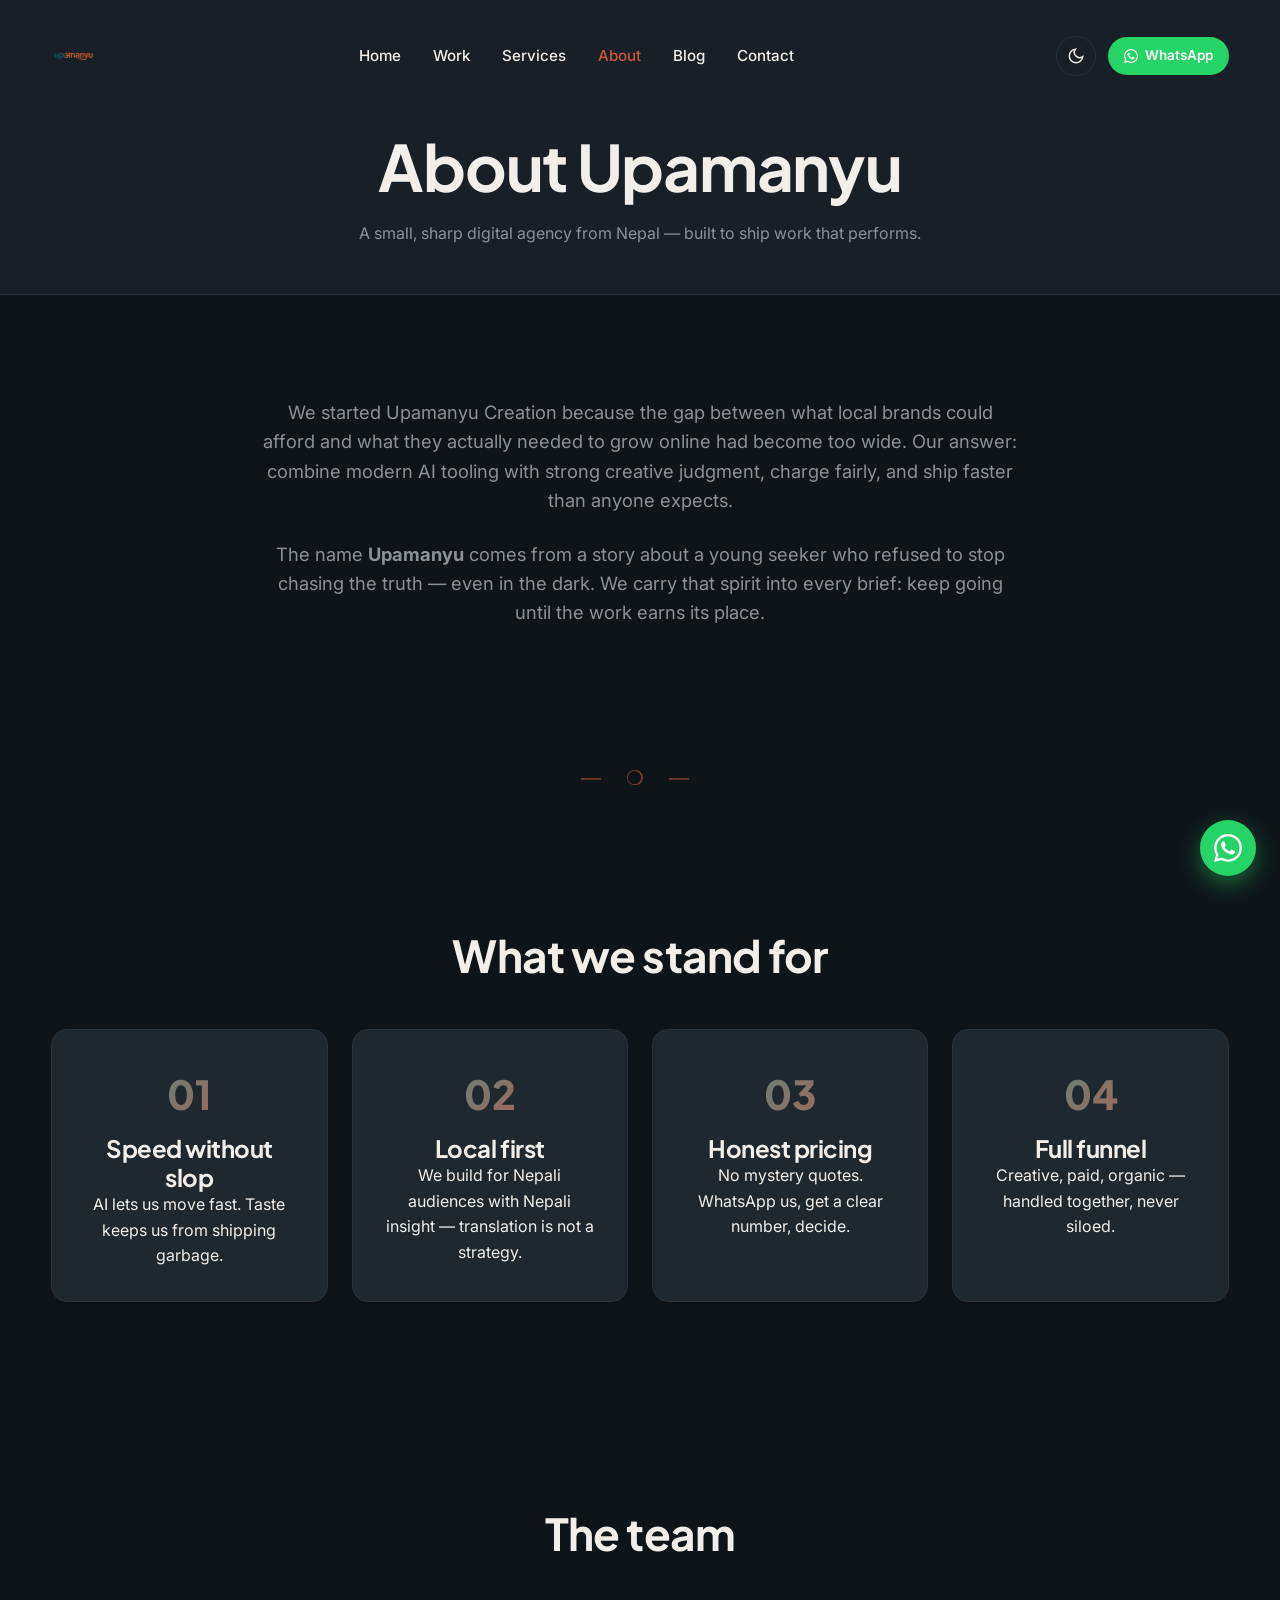
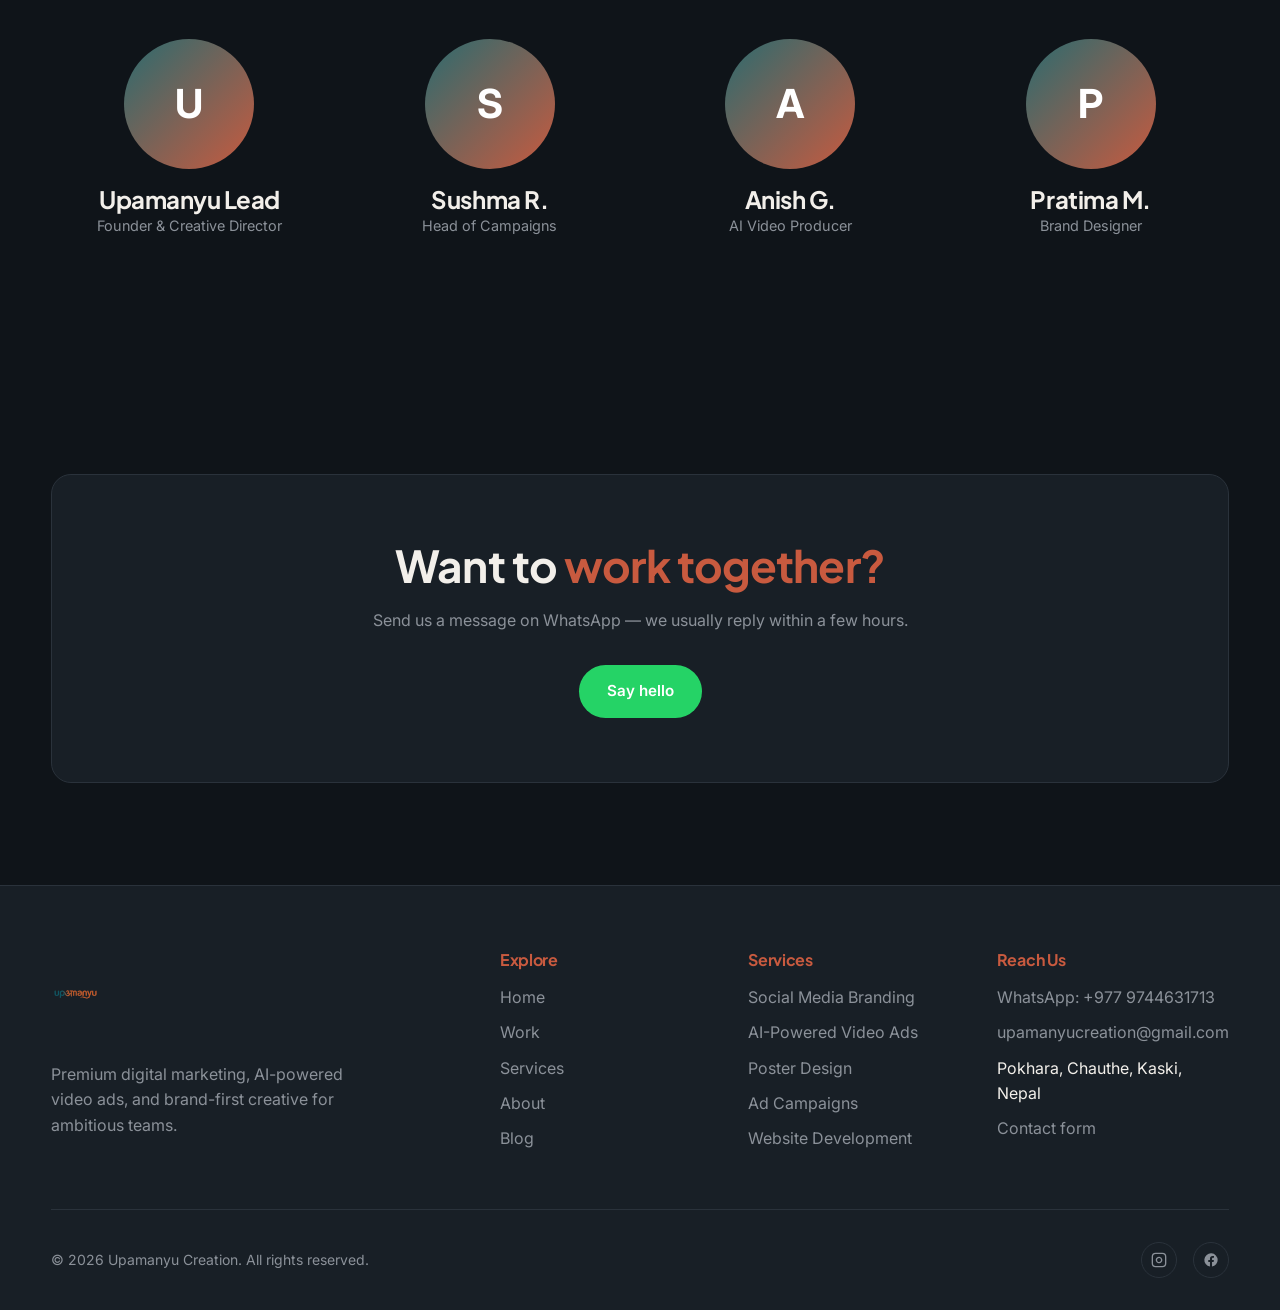
==== about.html @ 0002d5b5 "Initial commit: Upamanyu Creation website Static marketing site with local-only admin upload tool ba" ====
<!DOCTYPE html>
<html lang="en">
<head>
  <meta charset="UTF-8">
  <meta name="viewport" content="width=device-width, initial-scale=1.0">
  <title>About — Upamanyu Creation</title>
  <meta name="description" content="Upamanyu Creation is a Nepal-based digital agency blending AI tooling with sharp creative judgment.">
  <link rel="icon" href="assets/logo.png">
  <link rel="preconnect" href="https://fonts.googleapis.com">
  <link rel="preconnect" href="https://fonts.gstatic.com" crossorigin>
  <link href="https://fonts.googleapis.com/css2?family=Inter:wght@400;500;600&family=Plus+Jakarta+Sans:wght@600;700;800&display=swap" rel="stylesheet">
  <link rel="stylesheet" href="css/styles.css">
</head>
<body data-page="about">

  <nav class="navbar">
    <div class="container">
      <a href="index.html" class="nav-logo"><img src="assets/logo.png" alt="Upamanyu Creation"></a>
      <ul class="nav-links">
        <li><a href="index.html">Home</a></li>
        <li><a href="work.html">Work</a></li>
        <li><a href="services.html">Services</a></li>
        <li><a href="about.html">About</a></li>
        <li><a href="blog.html">Blog</a></li>
        <li><a href="contact.html">Contact</a></li>
      </ul>
      <div class="nav-actions">
        <button class="theme-toggle" data-theme-toggle aria-label="Toggle theme">
          <svg class="icon-moon" width="18" height="18" viewBox="0 0 24 24" fill="none" stroke="currentColor" stroke-width="2"><path d="M21 12.79A9 9 0 1 1 11.21 3 7 7 0 0 0 21 12.79z"/></svg>
          <svg class="icon-sun"  width="18" height="18" viewBox="0 0 24 24" fill="none" stroke="currentColor" stroke-width="2"><circle cx="12" cy="12" r="4"/><path d="M12 2v2M12 20v2M4.93 4.93l1.41 1.41M17.66 17.66l1.41 1.41M2 12h2M20 12h2M4.93 19.07l1.41-1.41M17.66 6.34l1.41-1.41"/></svg>
        </button>
        <a class="nav-whatsapp" href="https://wa.me/9779744631713" target="_blank" rel="noopener">
          <svg width="14" height="14" viewBox="0 0 24 24" fill="currentColor"><path d="M.057 24l1.687-6.163a11.867 11.867 0 0 1-1.587-5.946C.16 5.335 5.495 0 12.05 0a11.82 11.82 0 0 1 8.413 3.488 11.824 11.824 0 0 1 3.48 8.414c-.003 6.557-5.338 11.892-11.893 11.892a11.9 11.9 0 0 1-5.688-1.448L.057 24zm6.597-3.807c1.676.995 3.276 1.591 5.392 1.592 5.448 0 9.886-4.434 9.889-9.885.002-5.462-4.415-9.89-9.881-9.892-5.452 0-9.887 4.434-9.889 9.884-.001 2.225.651 3.891 1.746 5.634l-.999 3.648 3.742-.981zm11.387-5.464c-.074-.124-.272-.198-.57-.347-.297-.149-1.758-.868-2.031-.967-.272-.099-.47-.149-.669.149-.198.297-.768.967-.941 1.165-.173.198-.347.223-.644.074-.297-.149-1.255-.462-2.39-1.475-.883-.788-1.48-1.761-1.653-2.059-.173-.297-.018-.458.13-.606.134-.133.297-.347.446-.521.149-.173.198-.297.297-.495.099-.198.05-.371-.025-.52-.075-.149-.669-1.611-.916-2.206-.242-.579-.487-.5-.669-.51l-.57-.01c-.198 0-.52.074-.792.371-.272.297-1.04 1.016-1.04 2.479 0 1.462 1.065 2.875 1.213 3.074.149.198 2.095 3.2 5.076 4.487.71.306 1.263.489 1.694.626.712.226 1.36.194 1.872.118.571-.085 1.758-.719 2.006-1.413.248-.694.248-1.289.173-1.413z"/></svg>
          WhatsApp
        </a>
        <button class="hamburger" aria-label="Open menu"><span></span><span></span><span></span></button>
      </div>
    </div>
  </nav>

  <section class="page-hero">
    <div class="container">
      <h1>About Upamanyu</h1>
      <p>A small, sharp digital agency from Nepal — built to ship work that performs.</p>
    </div>
  </section>

  <section class="section">
    <div class="container">
      <p class="about-intro reveal">We started Upamanyu Creation because the gap between what local brands could afford and what they actually needed to grow online had become too wide. Our answer: combine modern AI tooling with strong creative judgment, charge fairly, and ship faster than anyone expects.</p>
      <p class="about-intro reveal" style="margin-top:1.5rem;">The name <strong>Upamanyu</strong> comes from a story about a young seeker who refused to stop chasing the truth — even in the dark. We carry that spirit into every brief: keep going until the work earns its place.</p>
    </div>
  </section>

  <div class="section-divider">— ❍ —</div>

  <section class="section">
    <div class="container">
      <div class="section-title reveal"><h2>What we stand for</h2></div>
      <div class="values-grid">
        <div class="value-card reveal"><span class="num">01</span><h3>Speed without slop</h3><p>AI lets us move fast. Taste keeps us from shipping garbage.</p></div>
        <div class="value-card reveal"><span class="num">02</span><h3>Local first</h3><p>We build for Nepali audiences with Nepali insight — translation is not a strategy.</p></div>
        <div class="value-card reveal"><span class="num">03</span><h3>Honest pricing</h3><p>No mystery quotes. WhatsApp us, get a clear number, decide.</p></div>
        <div class="value-card reveal"><span class="num">04</span><h3>Full funnel</h3><p>Creative, paid, organic — handled together, never siloed.</p></div>
      </div>
    </div>
  </section>

  <section class="section">
    <div class="container">
      <div class="section-title reveal"><h2>The team</h2></div>
      <div class="team-grid">
        <div class="team-card reveal"><div class="team-photo">U</div><h3>Upamanyu Lead</h3><div class="role">Founder &amp; Creative Director</div></div>
        <div class="team-card reveal"><div class="team-photo">S</div><h3>Sushma R.</h3><div class="role">Head of Campaigns</div></div>
        <div class="team-card reveal"><div class="team-photo">A</div><h3>Anish G.</h3><div class="role">AI Video Producer</div></div>
        <div class="team-card reveal"><div class="team-photo">P</div><h3>Pratima M.</h3><div class="role">Brand Designer</div></div>
      </div>
    </div>
  </section>

  <section class="section">
    <div class="container">
      <div class="cta-band reveal">
        <h2>Want to <span class="accent">work together?</span></h2>
        <p>Send us a message on WhatsApp — we usually reply within a few hours.</p>
        <a class="btn btn-whatsapp" href="https://wa.me/9779744631713" target="_blank" rel="noopener">Say hello</a>
      </div>
    </div>
  </section>

  <footer class="footer">
    <div class="container">
      <div class="footer-grid">
        <div class="footer-brand">
          <img src="assets/logo.png" alt="Upamanyu Creation">
          <p>Premium digital marketing, AI-powered video ads, and brand-first creative for ambitious teams.</p>
        </div>
        <div class="footer-col">
          <h4>Explore</h4>
          <ul>
            <li><a href="index.html">Home</a></li>
            <li><a href="work.html">Work</a></li>
            <li><a href="services.html">Services</a></li>
            <li><a href="about.html">About</a></li>
            <li><a href="blog.html">Blog</a></li>
          </ul>
        </div>
        <div class="footer-col">
          <h4>Services</h4>
          <ul>
            <li><a href="services.html">Social Media Branding</a></li>
            <li><a href="services.html">AI-Powered Video Ads</a></li>
            <li><a href="services.html">Poster Design</a></li>
            <li><a href="services.html">Ad Campaigns</a></li>
            <li><a href="services.html">Website Development</a></li>
          </ul>
        </div>
        <div class="footer-col">
          <h4>Reach Us</h4>
          <ul>
            <li><a href="https://wa.me/9779744631713" target="_blank" rel="noopener">WhatsApp: +977 9744631713</a></li>
            <li><a href="mailto:upamanyucreation@gmail.com">upamanyucreation@gmail.com</a></li>
            <li>Pokhara, Chauthe, Kaski, Nepal</li>
            <li><a href="contact.html">Contact form</a></li>
          </ul>
        </div>
      </div>
      <div class="footer-bottom">
        <span>&copy; 2026 Upamanyu Creation. All rights reserved.</span>
        <div class="social-icons">
          <a href="https://www.instagram.com/upamanyu.creation" target="_blank" rel="noopener" aria-label="Instagram"><svg width="16" height="16" viewBox="0 0 24 24" fill="none" stroke="currentColor" stroke-width="2"><rect x="2" y="2" width="20" height="20" rx="5"/><path d="M16 11.37A4 4 0 1 1 12.63 8 4 4 0 0 1 16 11.37z"/><line x1="17.5" y1="6.5" x2="17.51" y2="6.5"/></svg></a>
          <a href="https://www.facebook.com/share/1cWXGLbmMQ/" target="_blank" rel="noopener" aria-label="Facebook"><svg width="16" height="16" viewBox="0 0 24 24" fill="currentColor"><path d="M22 12a10 10 0 1 0-11.56 9.88v-6.99H7.9V12h2.54V9.8c0-2.5 1.49-3.89 3.78-3.89 1.09 0 2.24.2 2.24.2v2.46h-1.26c-1.24 0-1.63.77-1.63 1.56V12h2.78l-.45 2.89h-2.33v6.99A10 10 0 0 0 22 12z"/></svg></a>
        </div>
      </div>
    </div>
  </footer>

  <a class="float-whatsapp" href="https://wa.me/9779744631713" target="_blank" rel="noopener" aria-label="Chat on WhatsApp">
    <svg width="28" height="28" viewBox="0 0 24 24" fill="currentColor"><path d="M.057 24l1.687-6.163a11.867 11.867 0 0 1-1.587-5.946C.16 5.335 5.495 0 12.05 0a11.82 11.82 0 0 1 8.413 3.488 11.824 11.824 0 0 1 3.48 8.414c-.003 6.557-5.338 11.892-11.893 11.892a11.9 11.9 0 0 1-5.688-1.448L.057 24zm6.597-3.807c1.676.995 3.276 1.591 5.392 1.592 5.448 0 9.886-4.434 9.889-9.885.002-5.462-4.415-9.89-9.881-9.892-5.452 0-9.887 4.434-9.889 9.884-.001 2.225.651 3.891 1.746 5.634l-.999 3.648 3.742-.981zm11.387-5.464c-.074-.124-.272-.198-.57-.347-.297-.149-1.758-.868-2.031-.967-.272-.099-.47-.149-.669.149-.198.297-.768.967-.941 1.165-.173.198-.347.223-.644.074-.297-.149-1.255-.462-2.39-1.475-.883-.788-1.48-1.761-1.653-2.059-.173-.297-.018-.458.13-.606.134-.133.297-.347.446-.521.149-.173.198-.297.297-.495.099-.198.05-.371-.025-.52-.075-.149-.669-1.611-.916-2.206-.242-.579-.487-.5-.669-.51l-.57-.01c-.198 0-.52.074-.792.371-.272.297-1.04 1.016-1.04 2.479 0 1.462 1.065 2.875 1.213 3.074.149.198 2.095 3.2 5.076 4.487.71.306 1.263.489 1.694.626.712.226 1.36.194 1.872.118.571-.085 1.758-.719 2.006-1.413.248-.694.248-1.289.173-1.413z"/></svg>
  </a>

  <script src="js/main.js"></script>
  <script src="js/animations.js"></script>
</body>
</html>
---- css/styles.css ----
/* =========================================================
   Upamanyu Creation — Global Stylesheet
   Sections:
     1. Reset & base
     2. Theme variables (dark / light)
     3. Typography
     4. Layout primitives (.container, .section)
     5. Buttons & links
     6. Navbar
     7. Footer
     8. Floating WhatsApp
     9. Devanagari motif utilities
    10. Animations / scroll reveals
    11. Page-specific (home / work / services / about / blog / contact)
    12. Responsive breakpoints
   ========================================================= */

/* 1. Reset & base ----------------------------------------- */
*, *::before, *::after { box-sizing: border-box; margin: 0; padding: 0; }
html { scroll-behavior: smooth; -webkit-text-size-adjust: 100%; }
body {
  font-family: 'Inter', system-ui, -apple-system, sans-serif;
  background: var(--bg);
  color: var(--text);
  line-height: 1.6;
  min-height: 100vh;
  transition: background 0.3s ease, color 0.3s ease;
}
img, video { max-width: 100%; height: auto; display: block; }
a { color: inherit; text-decoration: none; }
button { font: inherit; cursor: pointer; border: 0; background: transparent; color: inherit; }
ul, ol { list-style: none; }

/* 2. Theme variables -------------------------------------- */
:root,
[data-theme="dark"] {
  --bg: #0F1419;
  --bg-elevated: #181F26;
  --bg-card: #1F272F;
  --text: #F2EFEA;
  --text-muted: #8B9199;
  --teal: #2B6B6F;
  --teal-bright: #3D8E93;
  --orange: #C85A3F;
  --orange-bright: #E27355;
  --border: #2A323B;
  --shadow: 0 10px 30px rgba(0,0,0,0.4);
  --overlay: rgba(15,20,25,0.7);
}
[data-theme="light"] {
  --bg: #FAF7F2;
  --bg-elevated: #FFFFFF;
  --bg-card: #FFFFFF;
  --text: #1A1F24;
  --text-muted: #6B7280;
  --teal: #2B6B6F;
  --teal-bright: #1F4F52;
  --orange: #C85A3F;
  --orange-bright: #A8492F;
  --border: #E5E0D7;
  --shadow: 0 10px 30px rgba(0,0,0,0.08);
  --overlay: rgba(255,255,255,0.85);
}

/* 3. Typography ------------------------------------------- */
h1, h2, h3, h4 {
  font-family: 'Plus Jakarta Sans', 'Inter', sans-serif;
  font-weight: 700;
  line-height: 1.2;
  letter-spacing: -0.02em;
}
h1 { font-size: clamp(2.25rem, 5vw, 4rem); }
h2 { font-size: clamp(1.75rem, 3.5vw, 2.75rem); }
h3 { font-size: 1.5rem; }
h4 { font-size: 1.125rem; }
.devanagari { font-family: 'Noto Sans Devanagari', 'Plus Jakarta Sans', sans-serif; }
.text-muted { color: var(--text-muted); }
.text-teal { color: var(--teal-bright); }
.text-orange { color: var(--orange); }

/* 4. Layout primitives ------------------------------------ */
.container { width: min(1200px, 92%); margin: 0 auto; }
.section { padding: clamp(4rem, 8vw, 7rem) 0; }
.section-title {
  text-align: center;
  margin-bottom: 3rem;
}
.section-title .devanagari {
  display: block;
  color: var(--orange);
  font-size: 1.5rem;
  margin-bottom: 0.5rem;
}

/* 5. Buttons --------------------------------------------- */
.btn {
  display: inline-flex; align-items: center; gap: 0.5rem;
  padding: 0.875rem 1.75rem;
  border-radius: 999px;
  font-weight: 600;
  font-size: 0.95rem;
  transition: transform 0.2s ease, background 0.2s ease, color 0.2s ease;
}
.btn-primary { background: var(--orange); color: #fff; }
.btn-primary:hover { background: var(--orange-bright); transform: translateY(-2px); }
.btn-secondary {
  background: transparent; color: var(--text);
  border: 1px solid var(--border);
}
.btn-secondary:hover { border-color: var(--teal-bright); color: var(--teal-bright); }
.btn-whatsapp { background: #25D366; color: #fff; }
.btn-whatsapp:hover { background: #1EB855; transform: translateY(-2px); }

/* Theme toggle button ------------------------------------ */
.theme-toggle {
  width: 40px; height: 40px;
  display: inline-flex; align-items: center; justify-content: center;
  border-radius: 50%;
  border: 1px solid var(--border);
  transition: background 0.2s, transform 0.2s;
}
.theme-toggle:hover { background: var(--bg-elevated); transform: rotate(15deg); }
.theme-toggle .icon-sun { display: none; }
.theme-toggle .icon-moon { display: block; }
[data-theme="light"] .theme-toggle .icon-sun { display: block; }
[data-theme="light"] .theme-toggle .icon-moon { display: none; }

/* 6. Navbar ---------------------------------------------- */
.navbar {
  position: fixed; top: 0; left: 0; right: 0; z-index: 100;
  padding: 1rem 0;
  background: transparent;
  transition: background 0.3s ease, padding 0.3s ease, box-shadow 0.3s ease;
}
.navbar.scrolled {
  background: var(--bg);
  padding: 0.6rem 0;
  box-shadow: var(--shadow);
}
.navbar .container {
  display: flex; align-items: center; justify-content: space-between;
}
.nav-logo { display: inline-flex; align-items: center; }
.nav-logo img {
  height: 80px;
  background: transparent;
  padding: 0;
  transition: transform 0.2s, height 0.2s ease;
}
.nav-logo img:hover { transform: scale(1.04); }
.navbar.scrolled .nav-logo img { height: 60px; }
.nav-links {
  display: flex; gap: 2rem; align-items: center;
}
.nav-links a {
  font-weight: 500; font-size: 0.95rem;
  position: relative;
  transition: color 0.2s;
}
.nav-links a:hover { color: var(--teal-bright); }
.nav-links a.active { color: var(--orange); }
.nav-actions {
  display: flex; gap: 0.75rem; align-items: center;
}
.nav-whatsapp {
  display: inline-flex; align-items: center; gap: 0.4rem;
  padding: 0.5rem 1rem;
  background: #25D366; color: #fff;
  border-radius: 999px;
  font-size: 0.85rem; font-weight: 600;
  transition: transform 0.2s;
}
.nav-whatsapp:hover { transform: translateY(-2px); }
.hamburger {
  display: none;
  width: 28px; height: 22px;
  flex-direction: column; justify-content: space-between;
}
.hamburger span {
  display: block; height: 2px; background: var(--text);
  transition: transform 0.3s, opacity 0.2s;
}
.hamburger.active span:nth-child(1) { transform: translateY(10px) rotate(45deg); }
.hamburger.active span:nth-child(2) { opacity: 0; }
.hamburger.active span:nth-child(3) { transform: translateY(-10px) rotate(-45deg); }
body.no-scroll { overflow: hidden; }

/* 7. Footer ---------------------------------------------- */
.footer {
  background: var(--bg-elevated);
  padding: 4rem 0 2rem;
  border-top: 1px solid var(--border);
}
.footer-grid {
  display: grid;
  grid-template-columns: 2fr 1fr 1fr 1fr;
  gap: 3rem;
  margin-bottom: 3rem;
}
.footer-brand img {
  height: 88px;
  margin-bottom: 1rem;
  background: transparent;
  padding: 0;
  display: inline-block;
}
.footer-brand p { color: var(--text-muted); max-width: 320px; }
.footer-col h4 { margin-bottom: 1rem; font-size: 1rem; color: var(--orange); }
.footer-col ul li { margin-bottom: 0.6rem; }
.footer-col a { color: var(--text-muted); transition: color 0.2s; }
.footer-col a:hover { color: var(--text); }
.footer-bottom {
  padding-top: 2rem;
  border-top: 1px solid var(--border);
  display: flex; justify-content: space-between; align-items: center;
  flex-wrap: wrap; gap: 1rem;
  color: var(--text-muted); font-size: 0.875rem;
}
.social-icons { display: flex; gap: 1rem; }
.social-icons a {
  width: 36px; height: 36px;
  display: inline-flex; align-items: center; justify-content: center;
  border-radius: 50%; border: 1px solid var(--border);
  transition: background 0.2s, color 0.2s, border-color 0.2s;
}
.social-icons a:hover { background: var(--orange); color: #fff; border-color: var(--orange); }

/* 8. Floating WhatsApp ----------------------------------- */
.float-whatsapp {
  position: fixed; bottom: 1.5rem; right: 1.5rem; z-index: 90;
  width: 56px; height: 56px;
  background: #25D366; color: #fff;
  border-radius: 50%;
  display: inline-flex; align-items: center; justify-content: center;
  box-shadow: 0 8px 24px rgba(37,211,102,0.45);
  animation: pulse 2s infinite;
}
.float-whatsapp:hover { transform: scale(1.08); }
@keyframes pulse {
  0% { box-shadow: 0 0 0 0 rgba(37,211,102,0.7); }
  70% { box-shadow: 0 0 0 18px rgba(37,211,102,0); }
  100% { box-shadow: 0 0 0 0 rgba(37,211,102,0); }
}

/* 9. Section divider ------------------------------------- */
.section-divider {
  text-align: center; padding: 2rem 0;
  font-size: 1.25rem; color: var(--orange);
  opacity: 0.6; letter-spacing: 0.5em;
}

/* Active nav link by page ------------------------------- */
[data-page="home"]     .nav-links a[href="index.html"],
[data-page="work"]     .nav-links a[href="work.html"],
[data-page="services"] .nav-links a[href="services.html"],
[data-page="about"]    .nav-links a[href="about.html"],
[data-page="blog"]     .nav-links a[href="blog.html"],
[data-page="contact"]  .nav-links a[href="contact.html"] {
  color: var(--orange);
}

/* 11a. Home page ----------------------------------------- */
.hero {
  position: relative;
  min-height: 100vh;
  display: flex; align-items: center;
  overflow: hidden;
  padding-top: 5rem;
}
.hero-bg {
  position: absolute; inset: 0; z-index: -2;
  background: linear-gradient(135deg, var(--bg) 0%, var(--bg-elevated) 100%);
}
.hero-bg::before {
  content: ''; position: absolute; inset: 0;
  background:
    radial-gradient(circle at 20% 30%, rgba(43,107,111,0.18), transparent 40%),
    radial-gradient(circle at 80% 70%, rgba(200,90,63,0.18), transparent 40%);
}
.hero .hero-bg-video {
  position: absolute; inset: 0;
  width: 100%; height: 100%;
  object-fit: cover;
  z-index: -1;
}
.hero .hero-bg-overlay {
  position: absolute; inset: 0;
  background: linear-gradient(180deg, rgba(15,20,25,0.55) 0%, rgba(15,20,25,0.85) 100%);
  z-index: 0;
}
.hero > .container { position: relative; z-index: 1; }
.hero-watermark {
  position: absolute; right: -2rem; bottom: -4rem; z-index: -1;
  font-family: 'Noto Sans Devanagari', sans-serif;
  font-size: clamp(20rem, 40vw, 36rem);
  color: var(--orange);
  opacity: 0.05;
  line-height: 1;
  user-select: none;
}
.hero-content { max-width: 760px; }
.hero-eyebrow {
  display: inline-flex; align-items: center; gap: 0.5rem;
  padding: 0.4rem 1rem;
  border: 1px solid var(--border); border-radius: 999px;
  font-size: 0.85rem; color: var(--text-muted);
  margin-bottom: 1.5rem;
}
.hero-eyebrow .devanagari { color: var(--orange); }
.hero h1 { margin-bottom: 1.5rem; }
.hero h1 .accent { color: var(--orange); }
.hero p.lead {
  font-size: clamp(1.05rem, 1.8vw, 1.25rem);
  color: var(--text-muted);
  margin-bottom: 2.5rem;
  max-width: 600px;
}
.hero-ctas { display: flex; gap: 1rem; flex-wrap: wrap; }

/* Hero text + buttons stay light in BOTH themes (video bg is always dark) */
.hero h1,
[data-theme="light"] .hero h1 { color: #fff !important; }
.hero h1 .accent,
[data-theme="light"] .hero h1 .accent { color: var(--orange-bright) !important; }
.hero p.lead,
[data-theme="light"] .hero p.lead { color: rgba(255, 255, 255, 0.9) !important; }
.hero .hero-eyebrow,
[data-theme="light"] .hero .hero-eyebrow {
  color: rgba(255, 255, 255, 0.92) !important;
  border-color: rgba(255, 255, 255, 0.35) !important;
  background: rgba(255, 255, 255, 0.06) !important;
}
.hero .btn-secondary,
[data-theme="light"] .hero .btn-secondary {
  color: #fff !important;
  border-color: rgba(255, 255, 255, 0.5) !important;
  background: transparent !important;
}
.hero .btn-secondary:hover,
[data-theme="light"] .hero .btn-secondary:hover {
  border-color: var(--orange-bright) !important;
  color: var(--orange-bright) !important;
}

/* Service teaser grid */
.services-grid {
  display: grid;
  grid-template-columns: repeat(auto-fit, minmax(280px, 1fr));
  gap: 1.5rem;
}
.service-card {
  background: var(--bg-card);
  border: 1px solid var(--border);
  border-radius: 16px;
  overflow: hidden;
  transition: transform 0.3s, border-color 0.3s, box-shadow 0.3s;
  display: flex; flex-direction: column;
}
.service-card:hover {
  transform: translateY(-6px);
  border-color: var(--teal-bright);
  box-shadow: var(--shadow);
}
.service-card .thumb {
  position: relative;
  aspect-ratio: 16 / 9;
  overflow: hidden;
  background: linear-gradient(135deg, var(--teal), var(--orange));
}
.service-card .thumb img {
  width: 100%; height: 100%;
  object-fit: cover;
  transition: transform 0.4s ease;
}
.service-card:hover .thumb img { transform: scale(1.06); }
.service-card .thumb::after {
  content: '';
  position: absolute; inset: 0;
  background: linear-gradient(to top, rgba(0,0,0,0.35), transparent 60%);
  pointer-events: none;
}
.service-card .body { padding: 1.5rem 1.75rem 1.75rem; flex: 1; display: flex; flex-direction: column; }
.service-card h3 { margin-bottom: 0.6rem; color: var(--text); }
.service-card p { color: var(--text-muted); margin-bottom: 1rem; flex: 1; }
.service-card .body span { color: var(--teal-bright); font-weight: 600; font-size: 0.9rem; }
a.service-card { color: inherit; text-decoration: none; }

/* Featured work */
.work-preview {
  display: grid;
  grid-template-columns: repeat(auto-fit, minmax(260px, 1fr));
  gap: 1.25rem;
  margin-bottom: 2.5rem;
}
.work-preview .card {
  position: relative;
  aspect-ratio: 4 / 3;
  border-radius: 16px;
  overflow: hidden;
  cursor: pointer;
}
.work-preview .card img,
.work-preview .card video {
  width: 100%; height: 100%; object-fit: cover;
  transition: transform 0.5s;
}
.work-preview .card:hover img,
.work-preview .card:hover video { transform: scale(1.06); }
.work-preview .card .overlay {
  position: absolute; inset: 0;
  background: linear-gradient(to top, rgba(0,0,0,0.85), transparent 60%);
  display: flex; align-items: flex-end;
  padding: 1.25rem;
  color: #fff;
  opacity: 0; transition: opacity 0.3s;
}
.work-preview .card:hover .overlay { opacity: 1; }
.work-preview .card .overlay span { font-size: 0.8rem; color: var(--orange-bright); }
.work-preview .card .overlay h4 { color: #fff; }

/* Stats strip */
.stats-strip {
  background: linear-gradient(135deg, var(--teal) 0%, #1F4F52 100%);
  border-radius: 20px;
  padding: 3rem 2rem;
  display: grid;
  grid-template-columns: repeat(auto-fit, minmax(180px, 1fr));
  gap: 2rem;
  text-align: center;
  color: #fff;
}
.stats-strip .stat-num {
  font-family: 'Plus Jakarta Sans', sans-serif;
  font-size: clamp(2rem, 4vw, 3.25rem);
  font-weight: 800;
  color: var(--orange-bright);
  display: block;
  margin-bottom: 0.5rem;
}
.stats-strip .stat-label { font-size: 0.95rem; opacity: 0.85; }

/* Testimonials */
.testimonials-grid {
  display: grid;
  grid-template-columns: repeat(auto-fit, minmax(300px, 1fr));
  gap: 1.5rem;
}
.testimonial {
  background: var(--bg-card);
  padding: 2rem;
  border-radius: 16px;
  border: 1px solid var(--border);
}
.testimonial .quote-mark { font-size: 3rem; color: var(--orange); line-height: 0.5; margin-bottom: 1rem; }
.testimonial p { color: var(--text); margin-bottom: 1.5rem; font-style: italic; }
.testimonial .author { display: flex; align-items: center; gap: 0.75rem; }
.testimonial .avatar {
  width: 44px; height: 44px;
  background: linear-gradient(135deg, var(--teal), var(--orange));
  border-radius: 50%;
  display: inline-flex; align-items: center; justify-content: center;
  color: #fff; font-weight: 700;
}
.testimonial .author .name { font-weight: 600; }
.testimonial .author .role { color: var(--text-muted); font-size: 0.85rem; }

/* Final CTA band */
.cta-band {
  text-align: center;
  background: var(--bg-elevated);
  padding: 4rem 2rem;
  border-radius: 20px;
  border: 1px solid var(--border);
}
.cta-band h2 { margin-bottom: 1rem; }
.cta-band h2 .accent { color: var(--orange); }

/* 11b. Work page ----------------------------------------- */
.page-hero {
  padding: 8rem 0 3rem;
  text-align: center;
  background: var(--bg-elevated);
  border-bottom: 1px solid var(--border);
}
.page-hero h1 { margin-bottom: 1rem; }
.page-hero p { color: var(--text-muted); max-width: 580px; margin: 0 auto; }

/* Page hero with video background */
.page-hero-video {
  position: relative;
  overflow: hidden;
  padding: 9rem 0 5rem;
  background: var(--bg);
}
.page-hero-video .hero-bg-video,
.page-hero-video .hero-bg-poster {
  position: absolute; inset: 0;
  width: 100%; height: 100%;
  object-fit: cover;
  z-index: 0;
}
.page-hero-video .hero-bg-poster { z-index: 0; }
.page-hero-video .hero-bg-video { z-index: 1; }
.page-hero-video .hero-bg-overlay {
  position: absolute; inset: 0;
  background: linear-gradient(180deg, rgba(15,20,25,0.55) 0%, rgba(15,20,25,0.9) 100%);
  z-index: 2;
}
.page-hero-video > .container { position: relative; z-index: 3; }
.page-hero-video h1,
[data-theme="light"] .page-hero-video h1 { color: #fff; }
.page-hero-video p,
[data-theme="light"] .page-hero-video p { color: rgba(255,255,255,0.85); }

/* Page hero with logo watermark background */
.page-hero-logo {
  position: relative;
  overflow: hidden;
  padding: 9rem 0 5rem;
  background:
    radial-gradient(circle at 50% 50%, rgba(43,107,111,0.10), transparent 65%),
    linear-gradient(135deg, #FAF7F2 0%, #FFFFFF 50%, #FAF7F2 100%);
  border-bottom: 1px solid var(--border);
}
[data-theme="dark"] .page-hero-logo {
  background:
    radial-gradient(circle at 50% 50%, rgba(43,107,111,0.18), transparent 65%),
    linear-gradient(135deg, #181F26 0%, #2A323B 50%, #181F26 100%);
}
.page-hero-logo .logo-watermark {
  position: absolute;
  top: 50%; left: 50%;
  transform: translate(-50%, -50%);
  width: 80%; max-width: 720px;
  opacity: 0.16;
  z-index: 0;
  pointer-events: none;
  user-select: none;
}
[data-theme="dark"] .page-hero-logo .logo-watermark { opacity: 0.22; mix-blend-mode: screen; }
.page-hero-logo .logo-watermark img { width: 100%; height: auto; }
.page-hero-logo > .container { position: relative; z-index: 1; }
.page-hero-logo h1 { color: #1A1F24; }
[data-theme="dark"] .page-hero-logo h1 { color: #F2EFEA; }
.page-hero-logo p { color: #4B5563; }
[data-theme="dark"] .page-hero-logo p { color: rgba(242,239,234,0.8); }

.work-filters {
  display: flex; gap: 0.6rem; justify-content: center;
  flex-wrap: wrap; margin: 2rem 0 3rem;
}
.work-filters button {
  padding: 0.6rem 1.25rem;
  border: 1px solid var(--border);
  border-radius: 999px;
  font-size: 0.9rem; font-weight: 500;
  transition: background 0.2s, color 0.2s, border-color 0.2s;
}
.work-filters button:hover { border-color: var(--teal-bright); color: var(--teal-bright); }
.work-filters button.active { background: var(--orange); color: #fff; border-color: var(--orange); }

.work-grid {
  display: grid;
  grid-template-columns: repeat(auto-fill, minmax(260px, 1fr));
  gap: 1rem;
}
.work-grid .item {
  position: relative;
  aspect-ratio: 4 / 5;
  border-radius: 14px;
  overflow: hidden;
  background: var(--bg-card);
  cursor: pointer;
}
.work-grid .item.video { aspect-ratio: 9 / 16; }
.work-grid .item.poster { aspect-ratio: 3 / 4; }
.work-grid .item.campaign { aspect-ratio: 16 / 11; }
.work-grid .item img,
.work-grid .item video { width: 100%; height: 100%; object-fit: cover; transition: transform 0.5s; }
.work-grid .item:hover img,
.work-grid .item:hover video { transform: scale(1.05); }
.work-grid .item .meta {
  position: absolute; bottom: 0; left: 0; right: 0;
  padding: 1rem;
  background: linear-gradient(to top, rgba(0,0,0,0.9), transparent);
  color: #fff;
  transform: translateY(100%); transition: transform 0.3s;
}
.work-grid .item:hover .meta { transform: translateY(0); }
.work-grid .item.video::after {
  content: '';
  position: absolute;
  top: 50%; left: 50%;
  width: 60px; height: 60px;
  margin: -30px 0 0 -30px;
  border-radius: 50%;
  background: rgba(255, 255, 255, 0.92);
  background-image: url("data:image/svg+xml;utf8,<svg xmlns='http://www.w3.org/2000/svg' width='24' height='24' viewBox='0 0 24 24' fill='%23C85A3F'><path d='M8 5v14l11-7z'/></svg>");
  background-repeat: no-repeat;
  background-position: 56% 50%;
  background-size: 28px;
  box-shadow: 0 8px 24px rgba(0,0,0,0.4);
  transition: transform 0.3s, background 0.2s;
  pointer-events: none;
}
.work-grid .item.video:hover::after {
  transform: scale(1.1);
  background-color: #fff;
}
.work-grid .item .meta span { color: var(--orange-bright); font-size: 0.78rem; }
.work-grid .item.hidden { display: none; }

/* Lightbox */
.lightbox {
  position: fixed; inset: 0; z-index: 200;
  background: rgba(0,0,0,0.92);
  display: none;
  align-items: center; justify-content: center;
  padding: 2rem;
}
.lightbox.open { display: flex; }
.lightbox-content {
  max-width: 90vw; max-height: 90vh;
  position: relative;
}
.lightbox img,
.lightbox video { max-width: 90vw; max-height: 90vh; border-radius: 8px; }
.lightbox .close, .lightbox .nav-btn {
  position: absolute;
  background: rgba(255,255,255,0.1); color: #fff;
  width: 44px; height: 44px; border-radius: 50%;
  display: inline-flex; align-items: center; justify-content: center;
  font-size: 1.5rem;
  transition: background 0.2s;
}
.lightbox .close:hover, .lightbox .nav-btn:hover { background: rgba(255,255,255,0.2); }
.lightbox .close { top: -3rem; right: 0; }
.lightbox .prev { top: 50%; left: -3.5rem; transform: translateY(-50%); }
.lightbox .next { top: 50%; right: -3.5rem; transform: translateY(-50%); }
@media (max-width: 768px) {
  .lightbox .close { top: -2.5rem; right: 0; }
  .lightbox .prev { left: 0.5rem; }
  .lightbox .next { right: 0.5rem; }
}
.cta-band p { color: var(--text-muted); margin-bottom: 2rem; max-width: 540px; margin-left: auto; margin-right: auto; }

/* 11c. Services page ------------------------------------- */
.services-2col {
  display: grid;
  grid-template-columns: repeat(3, 1fr);
  gap: 1.5rem;
}
.service-block {
  display: flex;
  flex-direction: column;
  background: var(--bg-card);
  border: 1px solid var(--border);
  border-radius: 16px;
  overflow: hidden;
  transition: transform 0.3s, border-color 0.3s, box-shadow 0.3s;
}
.service-block:hover {
  transform: translateY(-4px);
  border-color: var(--teal-bright);
  box-shadow: var(--shadow);
}
.service-block > div:not(.visual) { padding: 1.25rem 1.5rem 1.5rem; flex: 1; display: flex; flex-direction: column; }
.service-block h2 { font-size: 1.35rem; margin-bottom: 0.5rem; }
.service-block > div:not(.visual) > p { font-size: 0.92rem; margin-bottom: 0.75rem; }
.service-block ul { flex: 1; margin: 0.5rem 0 1rem !important; font-size: 0.88rem; }
.service-block ul li { padding-left: 1.4rem; margin-bottom: 0.35rem; }
.service-block .btn { padding: 0.6rem 1.2rem; font-size: 0.85rem; }
@media (max-width: 1024px) {
  .services-2col { grid-template-columns: repeat(2, 1fr); }
}
@media (max-width: 600px) {
  .services-2col { grid-template-columns: 1fr; gap: 1.25rem; }
}
.service-block .visual {
  aspect-ratio: 16 / 9;
  border-radius: 0;
  background: linear-gradient(135deg, var(--teal), var(--orange));
  display: flex; align-items: center; justify-content: center;
  font-size: 5rem;
  position: relative;
  overflow: hidden;
}
.service-block .visual::after {
  content: '';
  position: absolute; inset: 0;
  background:
    radial-gradient(circle at 30% 20%, rgba(255,255,255,0.18), transparent 50%),
    radial-gradient(circle at 80% 80%, rgba(0,0,0,0.15), transparent 50%);
  pointer-events: none;
}
.service-block .visual img,
.service-block .visual video {
  position: absolute; inset: 0;
  width: 100%; height: 100%;
  object-fit: cover;
  z-index: 1;
}
.service-block .visual .badge {
  position: absolute; bottom: 1rem; left: 1rem;
  z-index: 2;
  padding: 0.4rem 0.85rem;
  background: rgba(15, 20, 25, 0.7);
  backdrop-filter: blur(8px);
  -webkit-backdrop-filter: blur(8px);
  color: #fff;
  border-radius: 999px;
  font-size: 0.78rem; font-weight: 600;
  display: inline-flex; align-items: center; gap: 0.4rem;
}
.service-block .visual .badge .dot {
  width: 8px; height: 8px; border-radius: 50%;
  background: var(--orange-bright);
  animation: pulse-dot 1.6s infinite;
}
@keyframes pulse-dot {
  0%, 100% { opacity: 1; transform: scale(1); }
  50% { opacity: 0.5; transform: scale(0.7); }
}
.service-block ul { margin: 1.5rem 0; }
.service-block ul li {
  position: relative;
  padding-left: 1.75rem;
  margin-bottom: 0.5rem;
  color: var(--text-muted);
}
.service-block ul li::before {
  content: '▸';
  position: absolute; left: 0;
  color: var(--orange);
  font-weight: 700;
}
/* 11d. About page ---------------------------------------- */
.about-intro {
  max-width: 760px; margin: 0 auto;
  text-align: center; font-size: 1.15rem;
  color: var(--text-muted);
}
.values-grid {
  display: grid;
  grid-template-columns: repeat(auto-fit, minmax(240px, 1fr));
  gap: 1.5rem;
  margin-top: 3rem;
}
.value-card {
  padding: 2rem;
  background: var(--bg-card);
  border: 1px solid var(--border);
  border-radius: 16px;
  text-align: center;
}
.value-card .num {
  font-family: 'Plus Jakarta Sans', sans-serif;
  font-size: 2.5rem; font-weight: 800;
  background: linear-gradient(135deg, var(--teal-bright), var(--orange));
  -webkit-background-clip: text; background-clip: text;
  -webkit-text-fill-color: transparent;
  display: block; margin-bottom: 0.5rem;
}
.team-grid {
  display: grid;
  grid-template-columns: repeat(auto-fit, minmax(220px, 1fr));
  gap: 1.5rem;
}
.team-card {
  text-align: center;
  padding: 2rem 1rem;
}
.team-photo {
  width: 130px; height: 130px;
  border-radius: 50%;
  background: linear-gradient(135deg, var(--teal), var(--orange));
  display: inline-flex; align-items: center; justify-content: center;
  color: #fff; font-size: 2.5rem; font-weight: 700;
  margin-bottom: 1rem;
}
.team-card .role { color: var(--text-muted); font-size: 0.9rem; }

/* 11e. Blog ---------------------------------------------- */
.blog-grid {
  display: grid;
  grid-template-columns: repeat(auto-fit, minmax(320px, 1fr));
  gap: 2.5rem;
}
.blog-card {
  background: var(--bg-card);
  border: 1px solid var(--border);
  border-radius: 16px;
  overflow: hidden;
  transition: transform 0.3s cubic-bezier(0.34, 1.56, 0.64, 1), box-shadow 0.3s;
  display: flex; flex-direction: column;
  position: relative;
}
.blog-card:hover { transform: translateY(-8px); box-shadow: var(--shadow); }
.blog-card .thumb {
  aspect-ratio: 16 / 10;
  background: linear-gradient(135deg, var(--teal), var(--orange));
  position: relative;
  overflow: hidden;
}
.blog-card .thumb::before {
  content: attr(data-category);
  position: absolute;
  top: 1rem; left: 1rem; right: 1rem;
  background: rgba(0,0,0,0.5);
  color: #fff;
  padding: 0.4rem 0.8rem;
  border-radius: 6px;
  font-size: 0.8rem;
  font-weight: 600;
  text-transform: uppercase;
  letter-spacing: 0.05em;
  display: inline-block;
  width: fit-content;
  backdrop-filter: blur(8px);
}
.blog-card .thumb::after {
  content: '';
  position: absolute; inset: 0;
  background:
    radial-gradient(circle at 25% 25%, rgba(255,255,255,0.2), transparent 50%),
    radial-gradient(circle at 75% 75%, rgba(0,0,0,0.15), transparent 50%);
}
.blog-card .body { padding: 1.75rem; flex: 1; display: flex; flex-direction: column; }
.blog-card .meta { color: var(--text-muted); font-size: 0.8rem; margin-bottom: 0.75rem; letter-spacing: 0.03em; }
.blog-card .meta span { display: inline-block; margin-right: 1rem; }
.blog-card h3 { margin-bottom: 0.75rem; font-size: 1.25rem; line-height: 1.4; }
.blog-card p { color: var(--text-muted); margin-bottom: 1.25rem; flex: 1; font-size: 0.95rem; line-height: 1.6; }
.blog-card a.read-more { color: var(--orange); font-weight: 600; font-size: 0.9rem; display: inline-flex; align-items: center; }
.blog-card a.read-more:hover { color: var(--orange-bright); }

/* Single post */
.post-hero {
  padding: 8rem 0 3rem;
  text-align: center;
  background: var(--bg-elevated);
  border-bottom: 1px solid var(--border);
}
.post-hero .meta { color: var(--text-muted); font-size: 0.9rem; margin-bottom: 1rem; letter-spacing: 0.03em; }
.post-hero .meta span { display: inline-block; margin-right: 1.5rem; }
.post-hero h1 { max-width: 800px; margin: 0 auto 1rem; }
.post-hero .author { color: var(--text-muted); font-size: 0.95rem; margin-top: 1rem; }
.post-content {
  max-width: 740px;
  margin: 0 auto;
  font-size: 1.05rem;
  line-height: 1.8;
}
.post-content h2 { margin: 2.5rem 0 1rem; font-size: 1.75rem; }
.post-content h3 { margin: 2rem 0 0.75rem; font-size: 1.4rem; }
.post-content p, .post-content ul, .post-content ol { margin-bottom: 1.25rem; }
.post-content ul li, .post-content ol li { margin-bottom: 0.75rem; padding-left: 1.75rem; position: relative; }
.post-content ul li::before {
  content: '\25B8';
  color: var(--orange); position: absolute; left: 0; font-size: 0.8rem;
}
.post-content blockquote {
  margin: 2.5rem 0;
  padding: 1.75rem 2rem;
  border-left: 4px solid var(--orange);
  background: var(--bg-elevated);
  font-style: italic;
  color: var(--text-muted);
  border-radius: 4px;
}
.related-posts {
  margin-top: 5rem;
  padding-top: 3rem;
  border-top: 1px solid var(--border);
}
.related-posts h3 { margin-bottom: 2rem; font-size: 1.5rem; }
.related-grid {
  display: grid;
  grid-template-columns: repeat(auto-fit, minmax(280px, 1fr));
  gap: 2rem;
}
.related-card {
  background: var(--bg-card);
  border: 1px solid var(--border);
  border-radius: 12px;
  padding: 1.5rem;
  transition: transform 0.3s, box-shadow 0.3s;
}
.related-card:hover { transform: translateY(-4px); box-shadow: var(--shadow); }
.related-card a {
  display: block;
  color: inherit;
}
.related-card h4 { font-size: 1.1rem; margin-bottom: 0.5rem; }
.related-card .meta { color: var(--text-muted); font-size: 0.85rem; margin-bottom: 0.75rem; }

/* 11f. Contact ------------------------------------------- */
.contact-grid {
  display: grid;
  grid-template-columns: 1fr 1fr;
  gap: 4rem;
  align-items: start;
}
.contact-channels { display: grid; gap: 1rem; }
.channel {
  display: flex; gap: 1rem; align-items: center;
  padding: 1.25rem 1.5rem;
  background: var(--bg-card);
  border: 1px solid var(--border);
  border-radius: 14px;
  transition: border-color 0.2s, transform 0.2s;
}
.channel:hover { border-color: var(--orange); transform: translateX(4px); }
.channel .icon {
  width: 44px; height: 44px;
  background: var(--bg-elevated);
  border-radius: 12px;
  display: inline-flex; align-items: center; justify-content: center;
  font-size: 1.25rem;
}
.channel.whatsapp .icon { background: #25D366; color: #fff; }
.channel .label { font-size: 0.78rem; color: var(--text-muted); }
.channel .value { font-weight: 600; }

.contact-form-card {
  padding: 2rem;
  background: var(--bg-card);
  border: 1px solid var(--border);
  border-radius: 16px;
}
.form-group { margin-bottom: 1.25rem; }
.form-group label { display: block; font-size: 0.85rem; color: var(--text-muted); margin-bottom: 0.4rem; }
.form-group input,
.form-group select,
.form-group textarea {
  width: 100%;
  padding: 0.875rem 1rem;
  background: var(--bg);
  color: var(--text);
  border: 1px solid var(--border);
  border-radius: 10px;
  font: inherit;
  transition: border-color 0.2s;
}
.form-group input:focus,
.form-group select:focus,
.form-group textarea:focus { outline: none; border-color: var(--teal-bright); }
.form-group textarea { resize: vertical; min-height: 120px; }
.form-status {
  margin-top: 1rem;
  padding: 0.75rem 1rem;
  border-radius: 10px;
  font-size: 0.9rem;
  display: none;
}
.form-status.success {
  display: block;
  background: rgba(43,107,111,0.15);
  color: var(--teal-bright);
  border: 1px solid rgba(43,107,111,0.35);
}
.form-status.error {
  display: block;
  background: rgba(200,90,63,0.12);
  color: var(--orange-bright);
  border: 1px solid rgba(200,90,63,0.35);
}
@media (max-width: 768px) {
  .contact-grid { grid-template-columns: 1fr; gap: 2rem; }
}

/* 10. Animations / scroll reveals ------------------------ */
.reveal {
  opacity: 0;
  transform: translateY(24px);
  transition: opacity 0.7s ease, transform 0.7s ease;
}
.reveal.visible {
  opacity: 1;
  transform: translateY(0);
}
@media (prefers-reduced-motion: reduce) {
  .reveal { opacity: 1 !important; transform: none !important; transition: none !important; }
  *, *::before, *::after {
    animation-duration: 0.001ms !important;
    transition-duration: 0.001ms !important;
  }
}

/* 12. Responsive breakpoints ----------------------------- */
@media (max-width: 1024px) {
  .footer-grid { grid-template-columns: 1fr 1fr; gap: 2rem; }
}

@media (max-width: 768px) {
  /* Mobile menu */
  .nav-links {
    position: fixed; top: 0; right: -100%;
    width: 80%; max-width: 360px; height: 100vh;
    background: var(--bg-elevated);
    border-left: 1px solid var(--border);
    flex-direction: column;
    align-items: flex-start;
    padding: 6rem 2rem 2rem;
    gap: 1.25rem;
    transition: right 0.3s ease;
    box-shadow: var(--shadow);
  }
  .nav-links.active { right: 0; }
  .nav-links a { font-size: 1.15rem; }
  .hamburger { display: flex; }
  .nav-whatsapp { display: none; }

  /* Footer */
  .footer-grid { grid-template-columns: 1fr; }
  .footer-bottom { flex-direction: column; text-align: center; }

  /* Hero */
  .hero { min-height: 90vh; padding-top: 6rem; }
  .hero-ctas { flex-direction: column; align-items: stretch; }
  .hero-ctas .btn { justify-content: center; }

  /* Stats */
  .stats-strip { padding: 2rem 1rem; gap: 1.5rem; }

  /* Floating WhatsApp — smaller on mobile */
  .float-whatsapp { width: 50px; height: 50px; bottom: 1rem; right: 1rem; }
}

@media (max-width: 480px) {
  .container { width: 92%; }
  .section { padding: 3rem 0; }
  .page-hero { padding: 6rem 0 2.5rem; }
  .hero-eyebrow { font-size: 0.78rem; }
  .nav-logo img { height: 56px; padding: 0; }
  .navbar.scrolled .nav-logo img { height: 48px; }
  .work-grid { grid-template-columns: 1fr 1fr; gap: 0.6rem; }
}
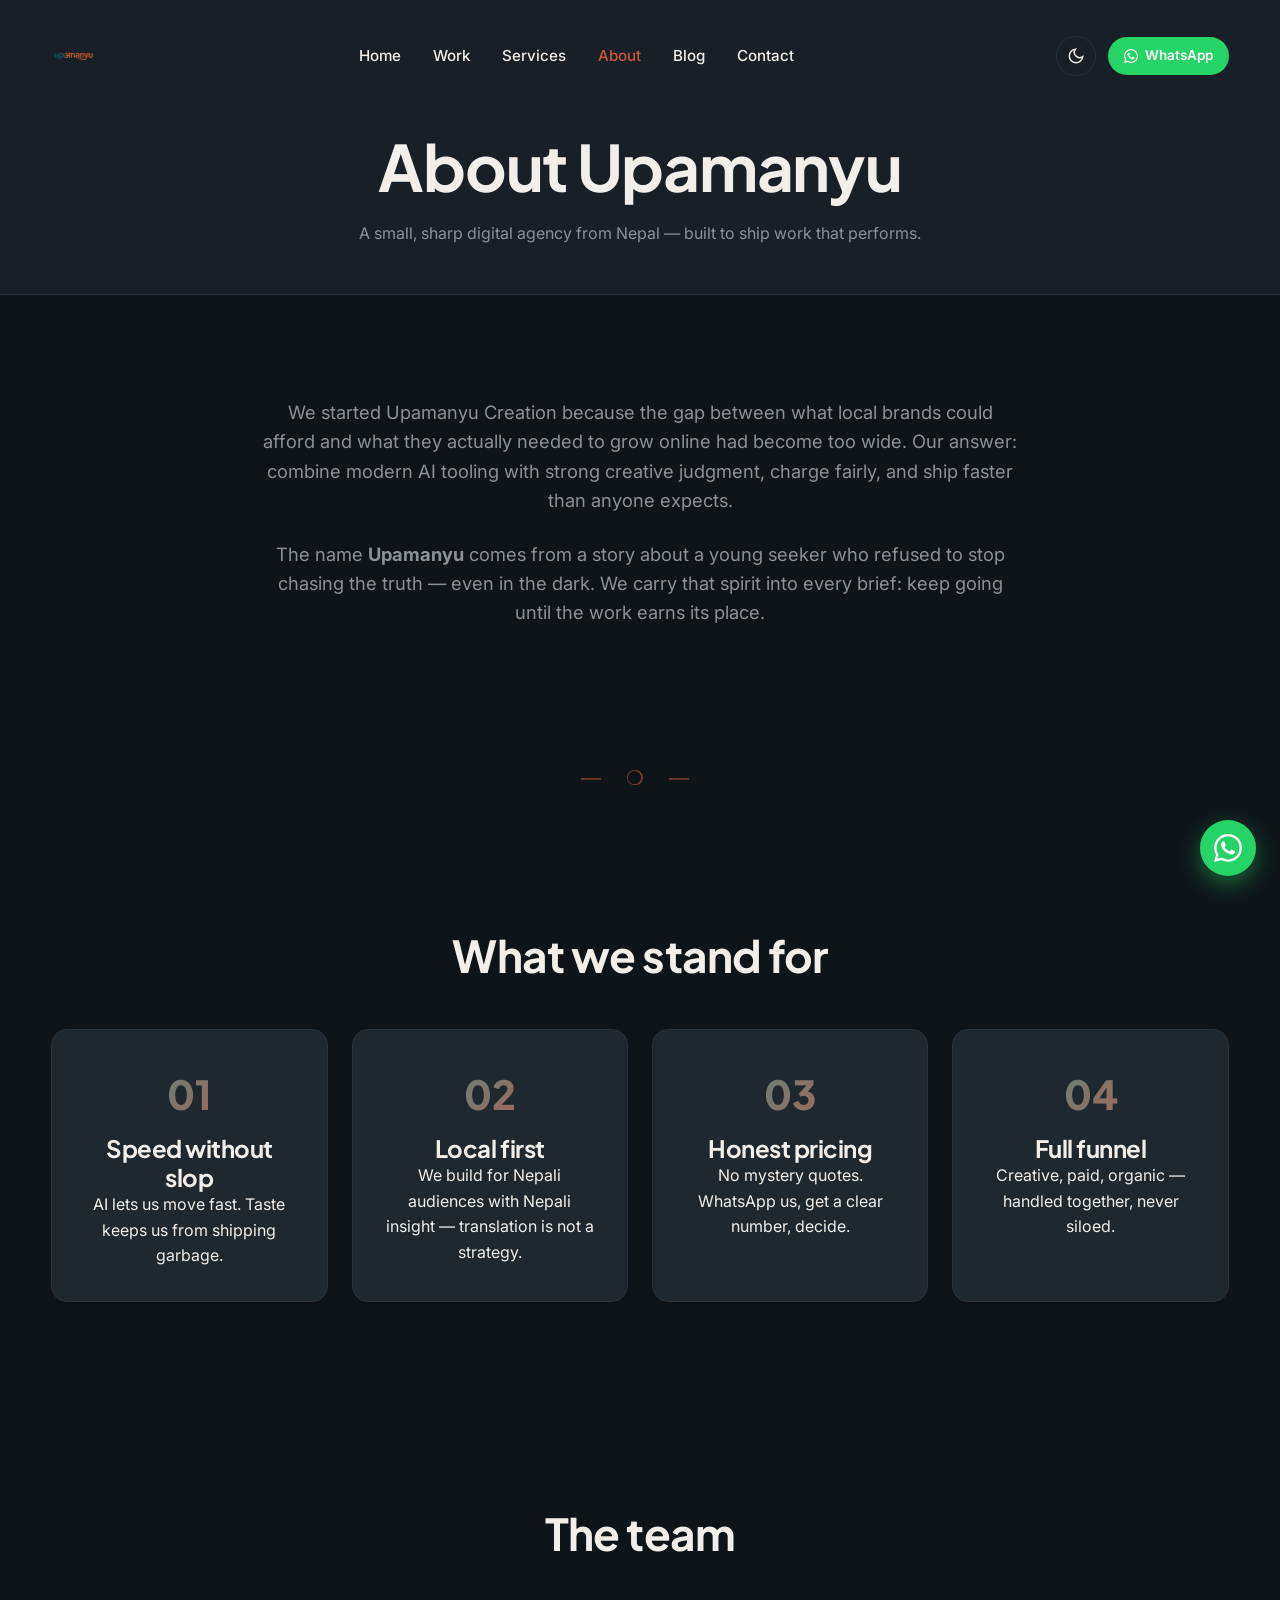
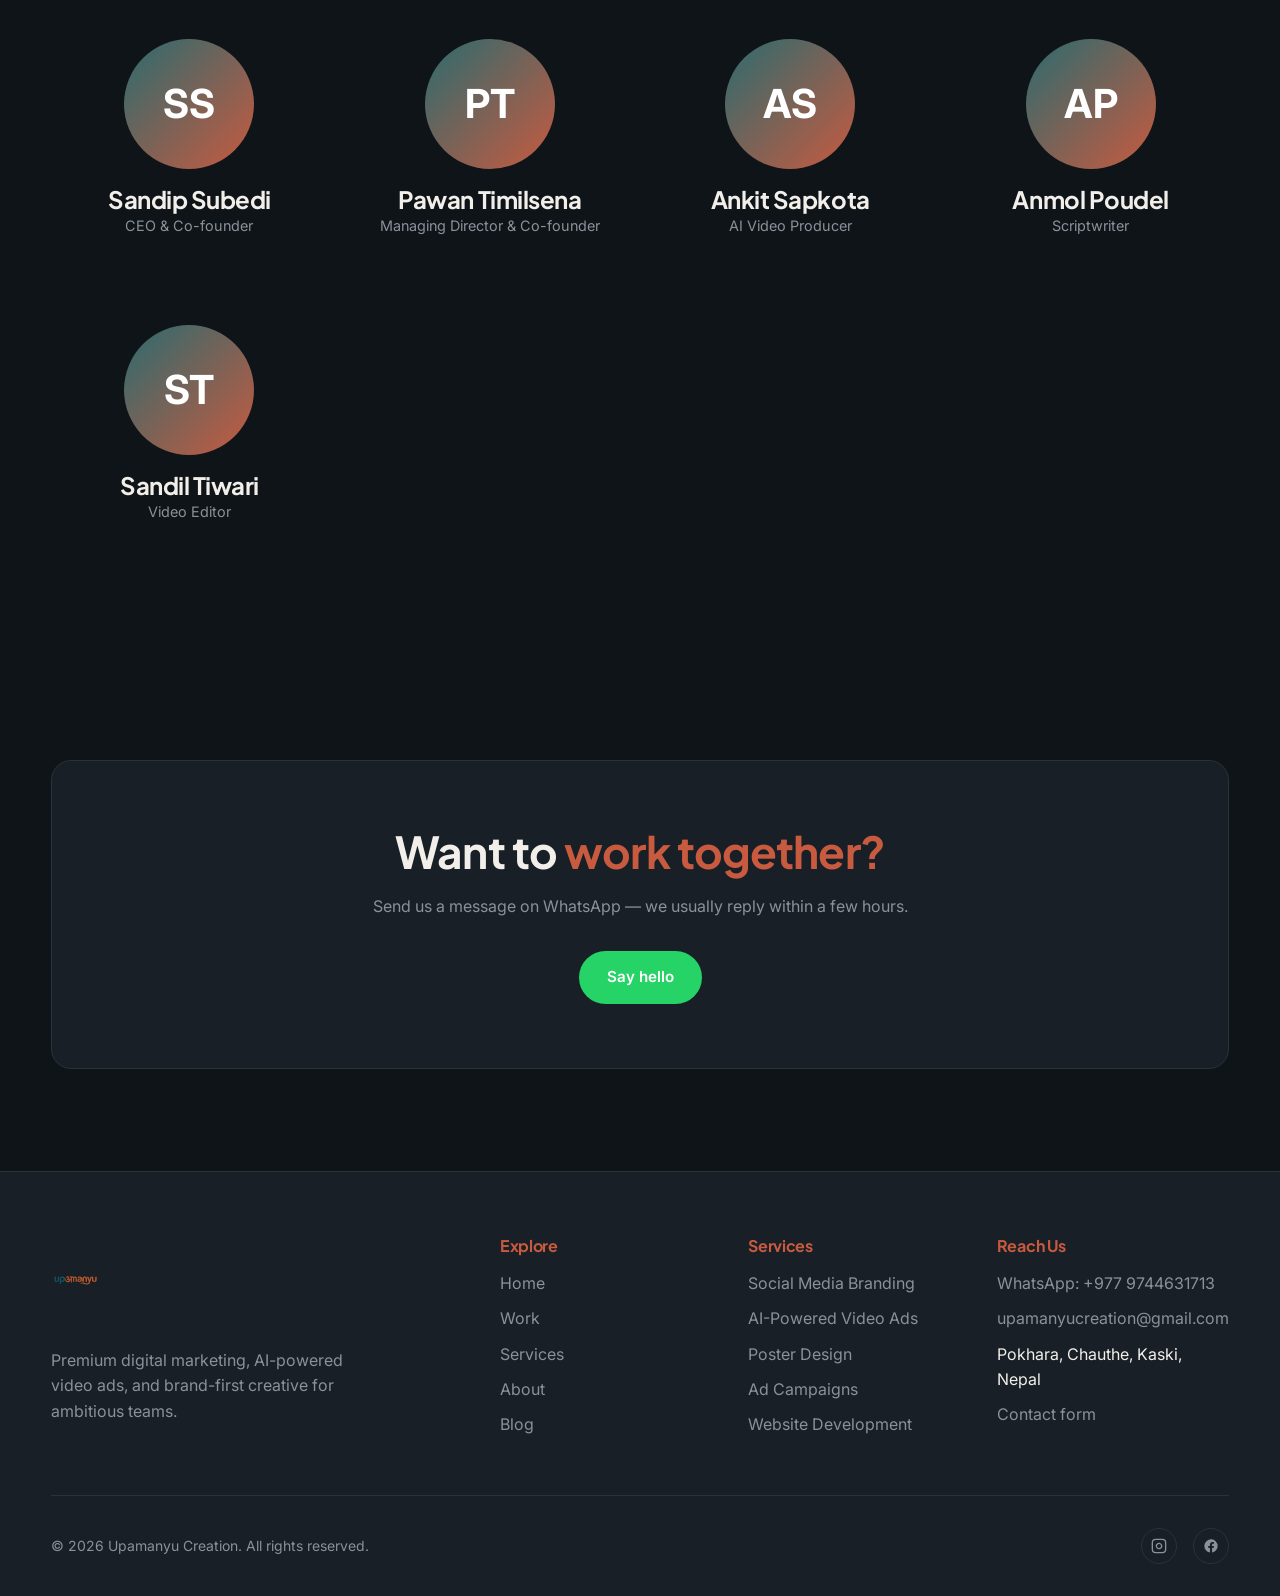
==== commit 5aa8a3e8: "fix team member" ====
--- a/about.html
+++ b/about.html
@@ -70,10 +70,11 @@
     <div class="container">
       <div class="section-title reveal"><h2>The team</h2></div>
       <div class="team-grid">
-        <div class="team-card reveal"><div class="team-photo">U</div><h3>Upamanyu Lead</h3><div class="role">Founder &amp; Creative Director</div></div>
-        <div class="team-card reveal"><div class="team-photo">S</div><h3>Sushma R.</h3><div class="role">Head of Campaigns</div></div>
-        <div class="team-card reveal"><div class="team-photo">A</div><h3>Anish G.</h3><div class="role">AI Video Producer</div></div>
-        <div class="team-card reveal"><div class="team-photo">P</div><h3>Pratima M.</h3><div class="role">Brand Designer</div></div>
+        <div class="team-card reveal"><div class="team-photo">SS</div><h3>Sandip Subedi</h3><div class="role">CEO &amp; Co-founder</div></div>
+        <div class="team-card reveal"><div class="team-photo">PT</div><h3>Pawan Timilsena</h3><div class="role">Managing Director &amp; Co-founder</div></div>
+        <div class="team-card reveal"><div class="team-photo">AS</div><h3>Ankit Sapkota</h3><div class="role">AI Video Producer</div></div>
+        <div class="team-card reveal"><div class="team-photo">AP</div><h3>Anmol Poudel</h3><div class="role">Scriptwriter</div></div>
+        <div class="team-card reveal"><div class="team-photo">ST</div><h3>Sandil Tiwari</h3><div class="role">Video Editor</div></div>
       </div>
     </div>
   </section>
